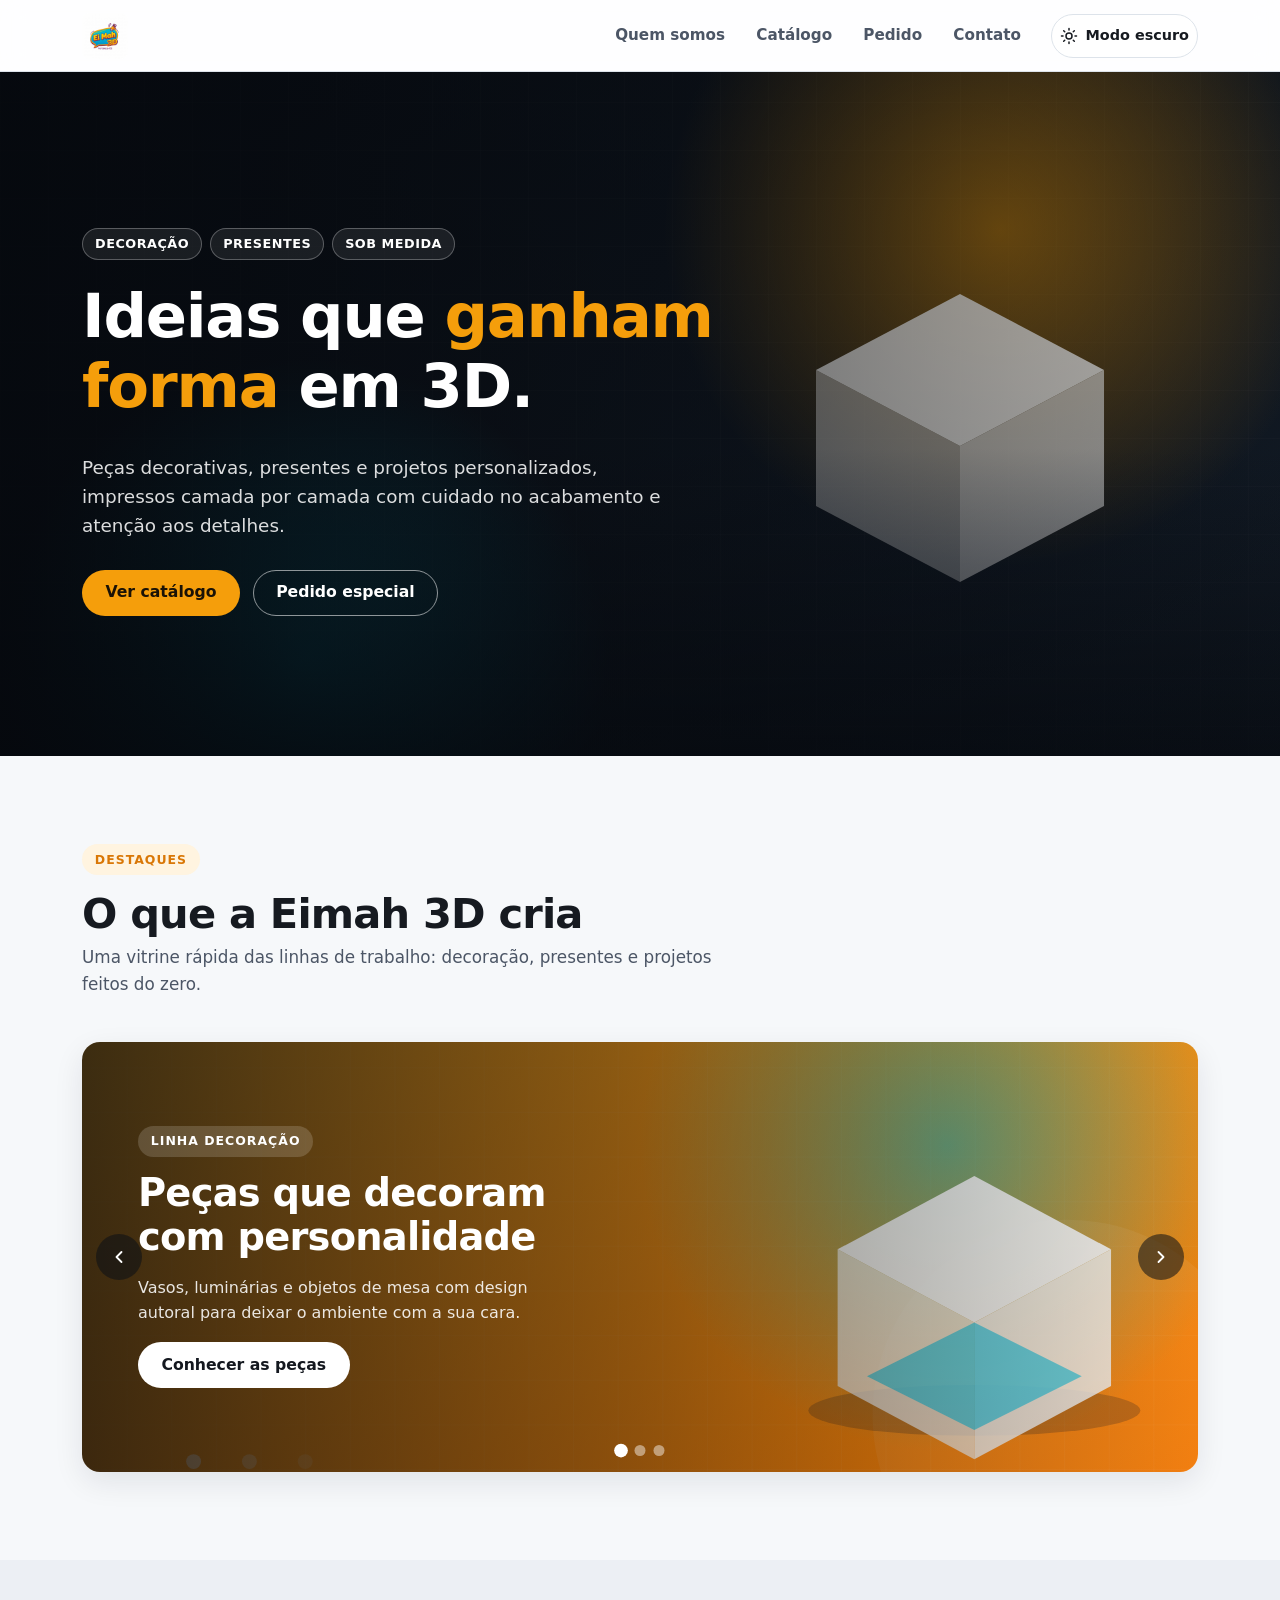
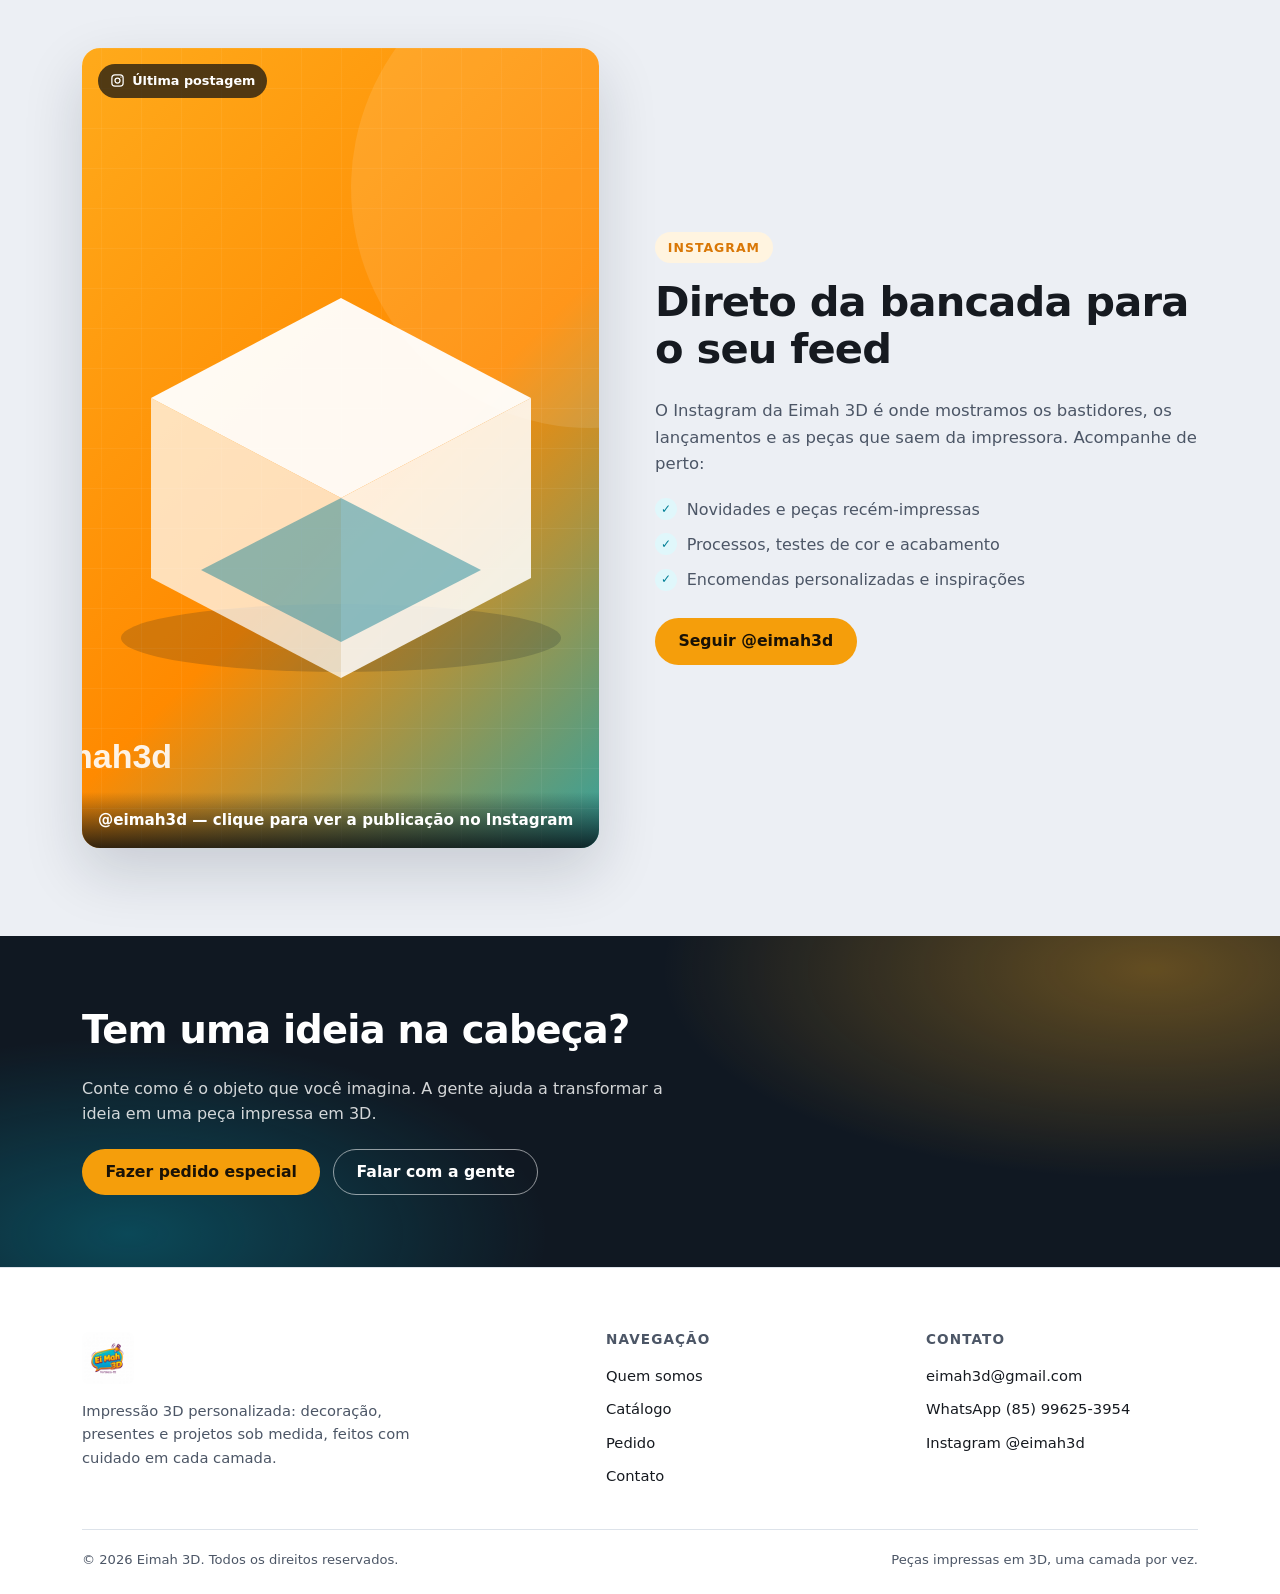
==== index.html @ 377ccfb9 "feat(site): add Eimah 3D storefront with responsive layout and dark mode" ====
<!DOCTYPE html>
<html lang="pt-BR" data-theme="light">
<head>
  <meta charset="UTF-8">
  <meta name="viewport" content="width=device-width, initial-scale=1">
  <title>Eimah 3D — Impressão 3D personalizada</title>
  <meta name="description" content="Peças decorativas, presentes e projetos personalizados impressos em 3D pela Eimah 3D. Conheça o catálogo e faça seu pedido especial.">
  <link rel="icon" href="assets/logo.jpg" type="image/jpeg">
  <link rel="stylesheet" href="css/styles.css">
  <script>
    (function () {
      var saved = null;
      try { saved = localStorage.getItem('eimah-theme'); } catch (error) {}
      var prefersDark = window.matchMedia && window.matchMedia('(prefers-color-scheme: dark)').matches;
      document.documentElement.setAttribute('data-theme', saved || (prefersDark ? 'dark' : 'light'));
    })();
  </script>
</head>
<body>
  <a class="skip-link" href="#conteudo">Pular para o conteúdo</a>

  <header class="site-header">
    <div class="container header-inner">
      <a class="brand" href="index.html" aria-label="Eimah 3D — página inicial">
        <img src="assets/logo.jpg" alt="Logomarca Eimah 3D" width="46" height="46">
      </a>

      <nav class="site-nav" id="menu-principal" data-nav aria-label="Menu principal">
        <ul>
          <li><a href="quem-somos.html">Quem somos</a></li>
          <li><a href="catalogo.html">Catálogo</a></li>
          <li><a href="pedido.html">Pedido</a></li>
          <li><a href="contato.html">Contato</a></li>
        </ul>
      </nav>

      <button class="theme-toggle" type="button" data-theme-toggle aria-pressed="false" aria-label="Ativar modo escuro" title="Ativar modo escuro">
        <svg class="icon-sun" width="18" height="18" viewBox="0 0 24 24" fill="none" stroke="currentColor" stroke-width="2" stroke-linecap="round" aria-hidden="true">
          <circle cx="12" cy="12" r="4"></circle>
          <path d="M12 2v2M12 20v2M4.9 4.9l1.4 1.4M17.7 17.7l1.4 1.4M2 12h2M20 12h2M4.9 19.1l1.4-1.4M17.7 6.3l1.4-1.4"></path>
        </svg>
        <svg class="icon-moon" width="18" height="18" viewBox="0 0 24 24" fill="none" stroke="currentColor" stroke-width="2" stroke-linecap="round" stroke-linejoin="round" aria-hidden="true">
          <path d="M21 12.8A9 9 0 1 1 11.2 3a7 7 0 0 0 9.8 9.8z"></path>
        </svg>
        <span class="theme-label" data-theme-label>Modo escuro</span>
      </button>

      <button class="nav-toggle" type="button" data-nav-toggle aria-expanded="false" aria-controls="menu-principal" aria-label="Abrir menu">
        <span class="bar"></span>
        <span class="bar"></span>
        <span class="bar"></span>
      </button>
    </div>
  </header>

  <main id="conteudo">
    <!-- Hero com vídeo: coloque o arquivo em assets/video/hero.mp4 (MP4/H.264).
         Enquanto o vídeo não existir, o poster é exibido. -->
    <section class="hero" aria-labelledby="hero-titulo">
      <div class="hero-media" aria-hidden="true">
        <img src="assets/img/hero-poster.svg" alt="">
        <video autoplay muted loop playsinline poster="assets/img/hero-poster.svg">
          <source src="assets/video/hero.mp4" type="video/mp4">
        </video>
      </div>

      <div class="container">
        <div class="hero-content">
          <ul class="hero-tags">
            <li>Decoração</li>
            <li>Presentes</li>
            <li>Sob medida</li>
          </ul>
          <h1 id="hero-titulo">Ideias que <span class="highlight">ganham forma</span> em 3D.</h1>
          <p>Peças decorativas, presentes e projetos personalizados, impressos camada por camada com cuidado no acabamento e atenção aos detalhes.</p>
          <div class="hero-actions">
            <a class="btn btn--primary" href="catalogo.html">Ver catálogo</a>
            <a class="btn btn--ghost-light" href="pedido.html">Pedido especial</a>
          </div>
        </div>
      </div>
    </section>

    <section class="section" aria-labelledby="destaques-titulo">
      <div class="container">
        <div class="section-head">
          <span class="eyebrow">Destaques</span>
          <h2 id="destaques-titulo">O que a Eimah 3D cria</h2>
          <p>Uma vitrine rápida das linhas de trabalho: decoração, presentes e projetos feitos do zero.</p>
        </div>

        <div class="carousel" data-carousel role="region" aria-roledescription="carrossel" aria-label="Destaques da Eimah 3D" tabindex="0">
          <div class="carousel-viewport">
            <div class="carousel-track" data-carousel-track>
              <article class="slide" role="group" aria-roledescription="slide" aria-label="1 de 3">
                <img src="assets/img/banner-1.svg" alt="Composição geométrica abstrata em laranja e branco" width="1200" height="600">
                <div class="slide-content">
                  <span class="eyebrow">Linha decoração</span>
                  <h3>Peças que decoram com personalidade</h3>
                  <p>Vasos, luminárias e objetos de mesa com design autoral para deixar o ambiente com a sua cara.</p>
                  <a class="btn btn--light" href="catalogo.html">Conhecer as peças</a>
                </div>
              </article>

              <article class="slide" role="group" aria-roledescription="slide" aria-label="2 de 3">
                <img src="assets/img/banner-2.svg" alt="Composição geométrica abstrata em azul e branco" width="1200" height="600">
                <div class="slide-content">
                  <span class="eyebrow">Presentes</span>
                  <h3>Um presente que só existe para alguém</h3>
                  <p>Personalize nomes, cores e detalhes. Ideal para datas especiais, lembranças e homenagens.</p>
                  <a class="btn btn--light" href="pedido.html">Montar meu pedido</a>
                </div>
              </article>

              <article class="slide" role="group" aria-roledescription="slide" aria-label="3 de 3">
                <img src="assets/img/banner-3.svg" alt="Composição geométrica abstrata em tons escuros e azul" width="1200" height="600">
                <div class="slide-content">
                  <span class="eyebrow">Sob medida</span>
                  <h3>Da sua ideia ao arquivo final</h3>
                  <p>Tem um modelo 3D ou apenas um desenho no papel? A gente conversa, planeja e imprime.</p>
                  <a class="btn btn--light" href="pedido.html">Enviar arquivo</a>
                </div>
              </article>
            </div>
          </div>

          <button class="carousel-btn carousel-btn--prev" type="button" data-carousel-prev aria-label="Slide anterior">
            <svg width="20" height="20" viewBox="0 0 24 24" fill="none" stroke="currentColor" stroke-width="2.2" stroke-linecap="round" stroke-linejoin="round" aria-hidden="true">
              <path d="M15 18l-6-6 6-6"></path>
            </svg>
          </button>
          <button class="carousel-btn carousel-btn--next" type="button" data-carousel-next aria-label="Próximo slide">
            <svg width="20" height="20" viewBox="0 0 24 24" fill="none" stroke="currentColor" stroke-width="2.2" stroke-linecap="round" stroke-linejoin="round" aria-hidden="true">
              <path d="M9 6l6 6-6 6"></path>
            </svg>
          </button>
          <div class="carousel-dots" data-carousel-dots aria-label="Selecionar slide"></div>
        </div>
      </div>
    </section>

    <section class="section section--alt" aria-labelledby="insta-titulo">
      <div class="container">
        <div class="insta-grid">
          <!-- Para exibir a última postagem real, troque o href pelo link da publicação
               e a imagem por uma captura/arquivo da própria postagem. -->
          <a class="insta-card" href="https://www.instagram.com/eimah3d" target="_blank" rel="noopener noreferrer">
            <span class="insta-badge">
              <svg width="15" height="15" viewBox="0 0 24 24" fill="none" stroke="currentColor" stroke-width="2" aria-hidden="true">
                <rect x="3" y="3" width="18" height="18" rx="5"></rect>
                <circle cx="12" cy="12" r="4"></circle>
                <circle cx="17.5" cy="6.5" r="1" fill="currentColor" stroke="none"></circle>
              </svg>
              Última postagem
            </span>
            <img src="assets/img/instagram.svg" alt="Prévia da última postagem da Eimah 3D no Instagram" width="800" height="800">
            <span class="insta-caption">@eimah3d — clique para ver a publicação no Instagram</span>
          </a>

          <div class="insta-copy">
            <span class="eyebrow">Instagram</span>
            <h2 id="insta-titulo">Direto da bancada para o seu feed</h2>
            <p>O Instagram da Eimah 3D é onde mostramos os bastidores, os lançamentos e as peças que saem da impressora. Acompanhe de perto:</p>
            <ul class="insta-list">
              <li>Novidades e peças recém-impressas</li>
              <li>Processos, testes de cor e acabamento</li>
              <li>Encomendas personalizadas e inspirações</li>
            </ul>
            <a class="btn btn--primary" href="https://www.instagram.com/eimah3d" target="_blank" rel="noopener noreferrer">Seguir @eimah3d</a>
          </div>
        </div>
      </div>
    </section>

    <section class="cta-band" aria-labelledby="cta-titulo">
      <div class="container">
        <h2 id="cta-titulo">Tem uma ideia na cabeça?</h2>
        <p>Conte como é o objeto que você imagina. A gente ajuda a transformar a ideia em uma peça impressa em 3D.</p>
        <div class="cta-actions">
          <a class="btn btn--primary" href="pedido.html">Fazer pedido especial</a>
          <a class="btn btn--ghost-light" href="contato.html">Falar com a gente</a>
        </div>
      </div>
    </section>
  </main>

  <footer class="site-footer">
    <div class="container">
      <div class="footer-grid">
        <div class="footer-brand">
          <img src="assets/logo.jpg" alt="Logomarca Eimah 3D" width="52" height="52">
          <p>Impressão 3D personalizada: decoração, presentes e projetos sob medida, feitos com cuidado em cada camada.</p>
        </div>

        <div class="footer-col">
          <h3>Navegação</h3>
          <ul>
            <li><a href="quem-somos.html">Quem somos</a></li>
            <li><a href="catalogo.html">Catálogo</a></li>
            <li><a href="pedido.html">Pedido</a></li>
            <li><a href="contato.html">Contato</a></li>
          </ul>
        </div>

        <div class="footer-col">
          <h3>Contato</h3>
          <ul>
            <li><a href="mailto:eimah3d@gmail.com">eimah3d@gmail.com</a></li>
            <li><a href="https://wa.me/5585996253954" target="_blank" rel="noopener noreferrer">WhatsApp (85) 99625-3954</a></li>
            <li><a href="https://www.instagram.com/eimah3d" target="_blank" rel="noopener noreferrer">Instagram @eimah3d</a></li>
          </ul>
        </div>
      </div>

      <div class="footer-bottom">
        <p>© <span data-year>2026</span> Eimah 3D. Todos os direitos reservados.</p>
        <p>Peças impressas em 3D, uma camada por vez.</p>
      </div>
    </div>
  </footer>

  <script src="js/main.js" defer></script>
</body>
</html>
---- css/styles.css ----
/* ==========================================================================
   Eimah 3D — estilos globais
   Tema claro/escuro via [data-theme] no <html> + tokens semânticos.
   ========================================================================== */

:root {
  color-scheme: light;

  --brand: #f59e0b;
  --brand-strong: #d97706;
  --brand-soft: #fff4e0;
  --brand-contrast: #1a1206;
  --accent: #00b8d4;
  --accent-strong: #007f96;
  --accent-soft: #e0f7fb;

  --bg: #f6f8fa;
  --bg-alt: #eceff4;
  --surface: #ffffff;
  --surface-2: #fbfcfe;
  --text: #161a20;
  --text-soft: #4c5666;
  --border: #dde3ea;
  --overlay: rgba(8, 12, 18, 0.62);
  --shadow: 0 10px 30px rgba(15, 23, 42, 0.09);
  --shadow-lg: 0 24px 60px rgba(15, 23, 42, 0.16);

  --radius: 18px;
  --radius-sm: 10px;
  --radius-pill: 999px;
  --header-h: 72px;
  --max: 1180px;
  --gutter: clamp(1rem, 4vw, 2rem);
  --font: "Segoe UI", system-ui, -apple-system, "Helvetica Neue", Arial, sans-serif;
}

[data-theme="dark"] {
  color-scheme: dark;

  --brand: #ffb020;
  --brand-strong: #ffc94d;
  --brand-soft: #2a2113;
  --brand-contrast: #1a1206;
  --accent: #22c7e0;
  --accent-strong: #57d8ee;
  --accent-soft: #0c2a31;

  --bg: #0c1118;
  --bg-alt: #111823;
  --surface: #151d28;
  --surface-2: #1a2431;
  --text: #e9eef5;
  --text-soft: #a8b4c4;
  --border: #293544;
  --overlay: rgba(3, 6, 10, 0.7);
  --shadow: 0 12px 34px rgba(0, 0, 0, 0.45);
  --shadow-lg: 0 28px 70px rgba(0, 0, 0, 0.55);
}

*,
*::before,
*::after {
  box-sizing: border-box;
}

html {
  scroll-behavior: smooth;
}

body {
  margin: 0;
  font-family: var(--font);
  font-size: 1rem;
  line-height: 1.6;
  color: var(--text);
  background: var(--bg);
  -webkit-font-smoothing: antialiased;
}

img,
svg,
video {
  max-width: 100%;
}

img {
  display: block;
}

a {
  color: var(--accent-strong);
  text-decoration: none;
}

a:hover {
  text-decoration: underline;
}

h1,
h2,
h3,
h4 {
  line-height: 1.15;
  margin: 0 0 0.6em;
  letter-spacing: -0.02em;
}

p {
  margin: 0 0 1em;
}

:focus-visible {
  outline: 3px solid var(--accent);
  outline-offset: 3px;
  border-radius: 4px;
}

.container {
  width: 100%;
  max-width: var(--max);
  margin-inline: auto;
  padding-inline: var(--gutter);
}

.sr-only {
  position: absolute;
  width: 1px;
  height: 1px;
  padding: 0;
  margin: -1px;
  overflow: hidden;
  clip: rect(0 0 0 0);
  white-space: nowrap;
  border: 0;
}

.skip-link {
  position: absolute;
  top: -60px;
  left: 1rem;
  z-index: 200;
  padding: 0.7rem 1.1rem;
  background: var(--brand);
  color: var(--brand-contrast);
  font-weight: 700;
  border-radius: 0 0 var(--radius-sm) var(--radius-sm);
  transition: top 0.2s ease;
}

.skip-link:focus {
  top: 0;
}

/* --------------------------------------------------------------------------
   Header / navegação
   -------------------------------------------------------------------------- */

.site-header {
  position: sticky;
  top: 0;
  z-index: 100;
  height: var(--header-h);
  background: var(--surface);
  border-bottom: 1px solid var(--border);
}

@supports (backdrop-filter: blur(12px)) {
  .site-header {
    background: color-mix(in srgb, var(--surface) 86%, transparent);
    backdrop-filter: blur(12px);
  }
}

.header-inner {
  height: 100%;
  display: flex;
  align-items: center;
  gap: 1rem;
}

.brand {
  display: inline-flex;
  align-items: center;
  gap: 0.6rem;
  margin-right: auto;
  color: var(--text);
  text-decoration: none;
}

.brand:hover {
  text-decoration: none;
}

.brand img {
  height: 46px;
  width: auto;
  border-radius: 8px;
  background: #ffffff;
}

.site-nav ul {
  display: flex;
  align-items: center;
  gap: 0.25rem;
  list-style: none;
  margin: 0;
  padding: 0;
}

.site-nav a {
  display: inline-block;
  padding: 0.55rem 0.85rem;
  border-radius: var(--radius-pill);
  color: var(--text-soft);
  font-weight: 600;
  font-size: 0.95rem;
  text-decoration: none;
  transition: background-color 0.2s ease, color 0.2s ease;
}

.site-nav a:hover {
  background: var(--bg-alt);
  color: var(--text);
  text-decoration: none;
}

.site-nav a[aria-current="page"] {
  background: var(--brand-soft);
  color: var(--brand-strong);
}

[data-theme="dark"] .site-nav a[aria-current="page"] {
  color: var(--brand);
}

.nav-toggle,
.theme-toggle {
  display: inline-flex;
  align-items: center;
  justify-content: center;
  gap: 0.5rem;
  min-width: 44px;
  min-height: 44px;
  padding: 0.5rem;
  border: 1px solid var(--border);
  border-radius: var(--radius-pill);
  background: var(--surface);
  color: var(--text);
  font: inherit;
  font-weight: 600;
  cursor: pointer;
  transition: background-color 0.2s ease, border-color 0.2s ease;
}

.nav-toggle:hover,
.theme-toggle:hover {
  background: var(--bg-alt);
}

.nav-toggle {
  display: none;
  flex-direction: column;
  gap: 4px;
}

.nav-toggle .bar {
  display: block;
  width: 20px;
  height: 2px;
  background: currentColor;
  border-radius: 2px;
  transition: transform 0.2s ease, opacity 0.2s ease;
}

.nav-toggle[aria-expanded="true"] .bar:nth-child(1) {
  transform: translateY(6px) rotate(45deg);
}

.nav-toggle[aria-expanded="true"] .bar:nth-child(2) {
  opacity: 0;
}

.nav-toggle[aria-expanded="true"] .bar:nth-child(3) {
  transform: translateY(-6px) rotate(-45deg);
}

.theme-toggle .theme-label {
  font-size: 0.9rem;
}

.theme-toggle .icon-moon,
[data-theme="dark"] .theme-toggle .icon-sun {
  display: none;
}

[data-theme="dark"] .theme-toggle .icon-moon {
  display: block;
}

/* --------------------------------------------------------------------------
   Botões e elementos compartilhados
   -------------------------------------------------------------------------- */

.btn {
  display: inline-flex;
  align-items: center;
  justify-content: center;
  gap: 0.5rem;
  padding: 0.8rem 1.4rem;
  border: 1px solid transparent;
  border-radius: var(--radius-pill);
  font: inherit;
  font-size: 0.98rem;
  font-weight: 700;
  line-height: 1.2;
  text-align: center;
  text-decoration: none;
  cursor: pointer;
  transition: transform 0.15s ease, background-color 0.2s ease, border-color 0.2s ease, color 0.2s ease;
}

.btn:hover {
  text-decoration: none;
  transform: translateY(-1px);
}

.btn:active {
  transform: translateY(0);
}

.btn--primary {
  background: var(--brand);
  color: var(--brand-contrast);
}

.btn--primary:hover {
  background: var(--brand-strong);
}

.btn--outline {
  background: transparent;
  border-color: var(--border);
  color: var(--text);
}

.btn--outline:hover {
  background: var(--bg-alt);
}

.btn--light {
  background: #ffffff;
  color: #14181f;
}

.btn--light:hover {
  background: #f1f4f8;
}

.btn--ghost-light {
  background: transparent;
  border-color: rgba(255, 255, 255, 0.55);
  color: #ffffff;
}

.btn--ghost-light:hover {
  background: rgba(255, 255, 255, 0.14);
}

.btn--whatsapp {
  background: #25d366;
  color: #062e12;
}

.btn--whatsapp:hover {
  background: #1fbe5a;
}

.btn--block {
  width: 100%;
}

.eyebrow {
  display: inline-block;
  margin-bottom: 0.9rem;
  padding: 0.35rem 0.8rem;
  border-radius: var(--radius-pill);
  background: var(--brand-soft);
  color: var(--brand-strong);
  font-size: 0.78rem;
  font-weight: 800;
  letter-spacing: 0.08em;
  text-transform: uppercase;
}

[data-theme="dark"] .eyebrow {
  color: var(--brand);
}

.section {
  padding-block: clamp(3rem, 7vw, 5.5rem);
}

.section--alt {
  background: var(--bg-alt);
}

.section-head {
  max-width: 680px;
  margin-bottom: clamp(1.8rem, 4vw, 2.8rem);
}

.section-head h2 {
  font-size: clamp(1.7rem, 3.6vw, 2.6rem);
  margin-bottom: 0.4rem;
}

.section-head p {
  color: var(--text-soft);
  font-size: 1.05rem;
  margin-bottom: 0;
}

.section-head--center {
  margin-inline: auto;
  text-align: center;
}

.muted {
  color: var(--text-soft);
}

/* --------------------------------------------------------------------------
   Hero (home)
   -------------------------------------------------------------------------- */

.hero {
  position: relative;
  display: grid;
  align-items: center;
  min-height: clamp(520px, 76vh, 760px);
  overflow: hidden;
  background: #0a0f16;
  color: #ffffff;
}

.hero-media,
.hero-media video,
.hero-media img {
  position: absolute;
  inset: 0;
  width: 100%;
  height: 100%;
  object-fit: cover;
}

.hero-media::after {
  content: "";
  position: absolute;
  inset: 0;
  background:
    linear-gradient(90deg, rgba(5, 8, 13, 0.88) 0%, rgba(5, 8, 13, 0.55) 45%, rgba(5, 8, 13, 0.2) 100%),
    linear-gradient(0deg, rgba(5, 8, 13, 0.7) 0%, rgba(5, 8, 13, 0) 45%);
}

.hero-content {
  position: relative;
  z-index: 2;
  max-width: 680px;
  padding-block: clamp(4rem, 9vw, 6rem);
}

.hero h1 {
  font-size: clamp(2.2rem, 5.2vw, 3.8rem);
  margin-bottom: 0.5em;
}

.hero h1 .highlight {
  color: var(--brand);
}

.hero p {
  max-width: 52ch;
  color: rgba(255, 255, 255, 0.86);
  font-size: clamp(1rem, 1.6vw, 1.15rem);
}

.hero-actions {
  display: flex;
  flex-wrap: wrap;
  gap: 0.8rem;
  margin-top: 1.8rem;
}

.hero-tags {
  display: flex;
  flex-wrap: wrap;
  gap: 0.5rem;
  margin-bottom: 1.4rem;
  padding: 0;
  list-style: none;
}

.hero-tags li {
  padding: 0.3rem 0.75rem;
  border: 1px solid rgba(255, 255, 255, 0.28);
  border-radius: var(--radius-pill);
  background: rgba(255, 255, 255, 0.08);
  font-size: 0.8rem;
  font-weight: 600;
  letter-spacing: 0.04em;
  text-transform: uppercase;
}

.video-hint {
  position: absolute;
  right: 1rem;
  bottom: 1rem;
  z-index: 2;
  max-width: 300px;
  margin: 0;
  padding: 0.55rem 0.8rem;
  border-radius: var(--radius-sm);
  background: rgba(8, 12, 18, 0.72);
  color: rgba(255, 255, 255, 0.75);
  font-size: 0.72rem;
}

/* --------------------------------------------------------------------------
   Carrossel
   -------------------------------------------------------------------------- */

.carousel {
  position: relative;
  overflow: hidden;
  border-radius: var(--radius);
  background: var(--surface);
  box-shadow: var(--shadow);
}

.carousel-viewport {
  overflow: hidden;
}

.carousel-track {
  display: flex;
  transition: transform 0.55s cubic-bezier(0.22, 0.61, 0.36, 1);
  will-change: transform;
}

.slide {
  position: relative;
  flex: 0 0 100%;
  min-height: clamp(300px, 42vw, 430px);
  display: flex;
  align-items: center;
  color: #ffffff;
  overflow: hidden;
}

.slide img {
  position: absolute;
  inset: 0;
  z-index: 0;
  width: 100%;
  height: 100%;
  object-fit: cover;
}

.slide::after {
  content: "";
  position: absolute;
  inset: 0;
  z-index: 1;
  background: linear-gradient(90deg, rgba(5, 8, 13, 0.78) 0%, rgba(5, 8, 13, 0.45) 50%, rgba(5, 8, 13, 0.05) 100%);
}

.slide-content {
  position: relative;
  z-index: 2;
  max-width: 520px;
  padding: clamp(1.5rem, 5vw, 3.5rem);
}

.slide-content .eyebrow {
  background: rgba(255, 255, 255, 0.16);
  color: #ffffff;
}

.slide-content h3 {
  font-size: clamp(1.5rem, 3.6vw, 2.4rem);
  margin-bottom: 0.4em;
}

.slide-content p {
  color: rgba(255, 255, 255, 0.88);
}

.carousel-btn {
  position: absolute;
  top: 50%;
  z-index: 3;
  display: grid;
  place-items: center;
  width: 46px;
  height: 46px;
  border: 0;
  border-radius: 50%;
  background: rgba(10, 15, 22, 0.55);
  color: #ffffff;
  cursor: pointer;
  transform: translateY(-50%);
  transition: background-color 0.2s ease;
}

.carousel-btn:hover {
  background: rgba(10, 15, 22, 0.8);
}

.carousel-btn--prev {
  left: 0.9rem;
}

.carousel-btn--next {
  right: 0.9rem;
}

.carousel-dots {
  position: absolute;
  left: 50%;
  bottom: 1rem;
  z-index: 3;
  display: flex;
  gap: 0.5rem;
  transform: translateX(-50%);
}

.carousel-dots button {
  width: 11px;
  height: 11px;
  padding: 0;
  border: 0;
  border-radius: 50%;
  background: rgba(255, 255, 255, 0.45);
  cursor: pointer;
  transition: background-color 0.2s ease, transform 0.2s ease;
}

.carousel-dots button[aria-current="true"] {
  background: #ffffff;
  transform: scale(1.25);
}

/* --------------------------------------------------------------------------
   Instagram
   -------------------------------------------------------------------------- */

.insta-grid {
  display: grid;
  grid-template-columns: minmax(0, 1fr) minmax(0, 1.05fr);
  align-items: center;
  gap: clamp(1.5rem, 5vw, 3.5rem);
}

.insta-card {
  position: relative;
  display: block;
  overflow: hidden;
  border-radius: var(--radius);
  background: var(--surface);
  box-shadow: var(--shadow-lg);
  color: #ffffff;
}

.insta-card:hover {
  text-decoration: none;
}

.insta-card img {
  width: 100%;
  aspect-ratio: 1 / 1;
  object-fit: cover;
  transition: transform 0.4s ease;
}

.insta-card:hover img {
  transform: scale(1.03);
}

.insta-badge {
  position: absolute;
  left: 1rem;
  top: 1rem;
  z-index: 2;
  display: inline-flex;
  align-items: center;
  gap: 0.45rem;
  padding: 0.4rem 0.75rem;
  border-radius: var(--radius-pill);
  background: rgba(8, 12, 18, 0.7);
  font-size: 0.8rem;
  font-weight: 700;
}

.insta-caption {
  position: absolute;
  left: 0;
  right: 0;
  bottom: 0;
  z-index: 2;
  padding: 1rem;
  background: linear-gradient(0deg, rgba(5, 8, 13, 0.8), rgba(5, 8, 13, 0));
  font-size: 0.95rem;
  font-weight: 600;
}

.insta-copy h2 {
  font-size: clamp(1.7rem, 3.6vw, 2.6rem);
}

.insta-copy p {
  color: var(--text-soft);
  font-size: 1.03rem;
}

.insta-list {
  margin: 1.2rem 0 1.6rem;
  padding: 0;
  list-style: none;
  display: grid;
  gap: 0.6rem;
}

.insta-list li {
  display: flex;
  align-items: flex-start;
  gap: 0.6rem;
  color: var(--text-soft);
}

.insta-list li::before {
  content: "✓";
  flex: 0 0 auto;
  width: 22px;
  height: 22px;
  display: grid;
  place-items: center;
  margin-top: 0.1rem;
  border-radius: 50%;
  background: var(--accent-soft);
  color: var(--accent-strong);
  font-size: 0.75rem;
  font-weight: 800;
}

/* --------------------------------------------------------------------------
   Cabeçalho de páginas internas
   -------------------------------------------------------------------------- */

.page-hero {
  padding-block: clamp(2.6rem, 6vw, 4.5rem);
  background:
    radial-gradient(900px 400px at 85% 0%, var(--brand-soft), transparent 70%),
    radial-gradient(700px 360px at 0% 100%, var(--accent-soft), transparent 70%),
    var(--bg-alt);
  border-bottom: 1px solid var(--border);
}

.page-hero h1 {
  font-size: clamp(2rem, 4.6vw, 3.1rem);
  margin-bottom: 0.35em;
}

.page-hero p {
  max-width: 62ch;
  margin-bottom: 0;
  color: var(--text-soft);
  font-size: 1.05rem;
}

.breadcrumb {
  margin-bottom: 1rem;
  font-size: 0.85rem;
  color: var(--text-soft);
}

.breadcrumb ol {
  display: flex;
  flex-wrap: wrap;
  gap: 0.4rem;
  margin: 0;
  padding: 0;
  list-style: none;
}

.breadcrumb li + li::before {
  content: "/";
  margin-right: 0.4rem;
  opacity: 0.5;
}

/* --------------------------------------------------------------------------
   Quem somos
   -------------------------------------------------------------------------- */

.about-grid {
  display: grid;
  grid-template-columns: minmax(0, 1.05fr) minmax(0, 0.95fr);
  align-items: center;
  gap: clamp(1.5rem, 5vw, 3.5rem);
}

.about-media img {
  width: 100%;
  border-radius: var(--radius);
  box-shadow: var(--shadow);
}

.about-copy h2 {
  font-size: clamp(1.6rem, 3.4vw, 2.3rem);
}

.about-copy p {
  color: var(--text-soft);
}

.about-copy p strong {
  color: var(--text);
}

.value-grid {
  display: grid;
  grid-template-columns: repeat(auto-fit, minmax(230px, 1fr));
  gap: 1.1rem;
  margin-top: clamp(2rem, 5vw, 3.2rem);
}

.value-card {
  padding: 1.5rem;
  border: 1px solid var(--border);
  border-radius: var(--radius);
  background: var(--surface);
  box-shadow: var(--shadow);
}

.value-card h3 {
  font-size: 1.1rem;
  margin-bottom: 0.4rem;
}

.value-card p {
  margin-bottom: 0;
  color: var(--text-soft);
  font-size: 0.95rem;
}

.value-icon {
  display: grid;
  place-items: center;
  width: 44px;
  height: 44px;
  margin-bottom: 1rem;
  border-radius: 12px;
  background: var(--brand-soft);
  color: var(--brand-strong);
}

[data-theme="dark"] .value-icon {
  color: var(--brand);
}

/* --------------------------------------------------------------------------
   Catálogo
   -------------------------------------------------------------------------- */

.catalog-toolbar {
  display: flex;
  flex-wrap: wrap;
  align-items: center;
  justify-content: space-between;
  gap: 1rem;
  margin-bottom: 1.6rem;
}

.catalog-count {
  margin: 0;
  color: var(--text-soft);
  font-size: 0.95rem;
}

.product-grid {
  display: grid;
  grid-template-columns: repeat(auto-fill, minmax(250px, 1fr));
  gap: 1.25rem;
}

.product-card {
  display: flex;
  flex-direction: column;
  overflow: hidden;
  border: 1px solid var(--border);
  border-radius: var(--radius);
  background: var(--surface);
  box-shadow: var(--shadow);
  transition: transform 0.2s ease, box-shadow 0.2s ease;
}

.product-card:hover {
  transform: translateY(-4px);
  box-shadow: var(--shadow-lg);
}

.product-media {
  position: relative;
  overflow: hidden;
  background: var(--bg-alt);
}

.product-media img {
  width: 100%;
  aspect-ratio: 4 / 3;
  object-fit: cover;
}

.product-tag {
  position: absolute;
  left: 0.8rem;
  top: 0.8rem;
  padding: 0.25rem 0.6rem;
  border-radius: var(--radius-pill);
  background: rgba(255, 255, 255, 0.92);
  color: #1a1206;
  font-size: 0.72rem;
  font-weight: 800;
  letter-spacing: 0.04em;
  text-transform: uppercase;
}

.product-body {
  display: flex;
  flex: 1;
  flex-direction: column;
  padding: 1.1rem;
}

.product-body h2,
.product-body h3 {
  font-size: 1.1rem;
  margin-bottom: 0.25rem;
}

.product-desc {
  margin-bottom: 1rem;
  color: var(--text-soft);
  font-size: 0.9rem;
}

.product-footer {
  display: flex;
  align-items: center;
  justify-content: space-between;
  gap: 0.75rem;
  margin-top: auto;
}

.product-price {
  font-size: 0.85rem;
  font-weight: 700;
  color: var(--text-soft);
}

.product-footer .btn {
  padding: 0.55rem 0.95rem;
  font-size: 0.85rem;
}

.catalog-note {
  margin-top: 2rem;
  padding: 1rem 1.2rem;
  border: 1px dashed var(--border);
  border-radius: var(--radius-sm);
  color: var(--text-soft);
  font-size: 0.9rem;
}

.catalog-note strong {
  color: var(--text);
}

/* --------------------------------------------------------------------------
   Formulários (pedido / contato)
   -------------------------------------------------------------------------- */

.form-layout {
  display: grid;
  grid-template-columns: minmax(0, 1.4fr) minmax(0, 0.6fr);
  align-items: start;
  gap: clamp(1.5rem, 4vw, 2.5rem);
}

.form-card {
  padding: clamp(1.2rem, 3vw, 2rem);
  border: 1px solid var(--border);
  border-radius: var(--radius);
  background: var(--surface);
  box-shadow: var(--shadow);
}

.form-grid {
  display: grid;
  grid-template-columns: repeat(2, minmax(0, 1fr));
  gap: 1rem;
}

.field {
  display: flex;
  flex-direction: column;
  gap: 0.4rem;
}

.field--full {
  grid-column: 1 / -1;
}

.field label {
  font-size: 0.9rem;
  font-weight: 700;
}

.field label .req {
  color: var(--brand-strong);
}

[data-theme="dark"] .field label .req {
  color: var(--brand);
}

.field .hint {
  font-size: 0.8rem;
  color: var(--text-soft);
}

input[type="text"],
input[type="email"],
input[type="tel"],
input[type="number"],
input[type="date"],
select,
textarea {
  width: 100%;
  padding: 0.75rem 0.9rem;
  border: 1px solid var(--border);
  border-radius: var(--radius-sm);
  background: var(--surface-2);
  color: var(--text);
  font: inherit;
  font-size: 0.95rem;
}

textarea {
  min-height: 140px;
  resize: vertical;
}

input::placeholder,
textarea::placeholder {
  color: var(--text-soft);
  opacity: 0.75;
}

input:hover,
select:hover,
textarea:hover {
  border-color: color-mix(in srgb, var(--border) 60%, var(--text-soft));
}

input:focus,
select:focus,
textarea:focus {
  outline: none;
  border-color: var(--accent);
  box-shadow: 0 0 0 3px color-mix(in srgb, var(--accent) 22%, transparent);
}

input[type="file"] {
  padding: 0.7rem;
  border: 1px dashed var(--border);
  border-radius: var(--radius-sm);
  background: var(--surface-2);
  color: var(--text-soft);
  font: inherit;
  font-size: 0.9rem;
  cursor: pointer;
}

input[type="file"]::file-selector-button {
  margin-right: 0.8rem;
  padding: 0.55rem 0.9rem;
  border: 0;
  border-radius: var(--radius-pill);
  background: var(--brand);
  color: var(--brand-contrast);
  font: inherit;
  font-size: 0.85rem;
  font-weight: 700;
  cursor: pointer;
}

.file-list {
  margin: 0.4rem 0 0;
  padding: 0;
  list-style: none;
  display: grid;
  gap: 0.25rem;
  font-size: 0.82rem;
  color: var(--text-soft);
}

.file-list li::before {
  content: "📎 ";
}

.checkbox {
  display: flex;
  align-items: flex-start;
  gap: 0.6rem;
  font-size: 0.88rem;
  color: var(--text-soft);
}

.checkbox input {
  width: 20px;
  height: 20px;
  margin-top: 0.15rem;
  accent-color: var(--brand);
  flex: 0 0 auto;
}

.form-actions {
  display: flex;
  flex-wrap: wrap;
  align-items: center;
  gap: 0.9rem;
  margin-top: 1.5rem;
}

.form-note {
  margin: 1rem 0 0;
  font-size: 0.83rem;
  color: var(--text-soft);
}

.form-status {
  margin-top: 1rem;
  padding: 0.8rem 1rem;
  border-radius: var(--radius-sm);
  font-size: 0.9rem;
  display: none;
}

.form-status.is-visible {
  display: block;
}

.form-status.is-error {
  background: color-mix(in srgb, #dc2626 12%, var(--surface));
  border: 1px solid color-mix(in srgb, #dc2626 45%, var(--border));
  color: var(--text);
}

.form-status.is-success {
  background: color-mix(in srgb, #16a34a 12%, var(--surface));
  border: 1px solid color-mix(in srgb, #16a34a 45%, var(--border));
  color: var(--text);
}

.aside-card {
  padding: 1.4rem;
  border: 1px solid var(--border);
  border-radius: var(--radius);
  background: var(--surface);
  box-shadow: var(--shadow);
}

.aside-card + .aside-card {
  margin-top: 1rem;
}

.aside-card h2,
.aside-card h3 {
  font-size: 1.05rem;
  margin-bottom: 0.8rem;
}

.aside-list {
  margin: 0;
  padding: 0;
  list-style: none;
  display: grid;
  gap: 0.9rem;
}

.aside-list li {
  display: flex;
  gap: 0.7rem;
  align-items: flex-start;
  font-size: 0.92rem;
  color: var(--text-soft);
}

.aside-list .icon-box {
  flex: 0 0 auto;
  display: grid;
  place-items: center;
  width: 38px;
  height: 38px;
  border-radius: 10px;
  background: var(--accent-soft);
  color: var(--accent-strong);
}

.aside-list strong {
  display: block;
  color: var(--text);
}

.aside-list a {
  color: var(--accent-strong);
}

.aside-card .btn {
  margin-top: 1rem;
}

.contact-list {
  display: grid;
  grid-template-columns: repeat(auto-fit, minmax(230px, 1fr));
  gap: 1rem;
  margin-top: clamp(1.5rem, 4vw, 2.5rem);
}

.contact-card {
  padding: 1.3rem;
  border: 1px solid var(--border);
  border-radius: var(--radius);
  background: var(--surface);
}

.contact-card .icon-box {
  display: grid;
  place-items: center;
  width: 42px;
  height: 42px;
  margin-bottom: 0.8rem;
  border-radius: 12px;
  background: var(--brand-soft);
  color: var(--brand-strong);
}

[data-theme="dark"] .contact-card .icon-box {
  color: var(--brand);
}

.contact-card h3 {
  font-size: 1rem;
  margin-bottom: 0.2rem;
}

.contact-card p {
  margin: 0;
  color: var(--text-soft);
  font-size: 0.92rem;
  word-break: break-word;
}

.contact-card a {
  font-weight: 600;
}

/* --------------------------------------------------------------------------
   CTA e footer
   -------------------------------------------------------------------------- */

.cta-band {
  position: relative;
  overflow: hidden;
  padding-block: clamp(2.5rem, 6vw, 4.5rem);
  background:
    radial-gradient(700px 300px at 90% 10%, rgba(255, 176, 32, 0.35), transparent 70%),
    radial-gradient(600px 280px at 10% 90%, rgba(0, 184, 212, 0.3), transparent 70%),
    #101822;
  color: #ffffff;
}

.cta-band h2 {
  font-size: clamp(1.6rem, 3.6vw, 2.4rem);
}

.cta-band p {
  max-width: 58ch;
  color: rgba(255, 255, 255, 0.82);
}

.cta-actions {
  display: flex;
  flex-wrap: wrap;
  gap: 0.8rem;
  margin-top: 1.4rem;
}

.site-footer {
  padding-block: clamp(2.5rem, 6vw, 4rem) 1.5rem;
  background: var(--surface);
  border-top: 1px solid var(--border);
}

.footer-grid {
  display: grid;
  grid-template-columns: minmax(0, 1.4fr) repeat(2, minmax(0, 0.8fr));
  gap: clamp(1.5rem, 4vw, 3rem);
}

.footer-brand img {
  height: 52px;
  width: auto;
  margin-bottom: 0.9rem;
  border-radius: 8px;
  background: #ffffff;
}

.footer-brand p {
  max-width: 38ch;
  color: var(--text-soft);
  font-size: 0.92rem;
}

.footer-col h3 {
  font-size: 0.85rem;
  letter-spacing: 0.08em;
  text-transform: uppercase;
  color: var(--text-soft);
  margin-bottom: 0.9rem;
}

.footer-col ul {
  margin: 0;
  padding: 0;
  list-style: none;
  display: grid;
  gap: 0.5rem;
}

.footer-col a {
  color: var(--text);
  font-size: 0.92rem;
}

.footer-col a:hover {
  color: var(--brand-strong);
}

.footer-bottom {
  display: flex;
  flex-wrap: wrap;
  justify-content: space-between;
  gap: 0.8rem;
  margin-top: 2.5rem;
  padding-top: 1.2rem;
  border-top: 1px solid var(--border);
  color: var(--text-soft);
  font-size: 0.82rem;
}

.footer-bottom p {
  margin: 0;
}

/* --------------------------------------------------------------------------
   Responsividade
   -------------------------------------------------------------------------- */

@media (max-width: 900px) {
  .nav-toggle {
    display: inline-flex;
    order: 2;
  }

  .theme-toggle {
    order: 3;
  }

  .theme-toggle .theme-label {
    position: absolute;
    width: 1px;
    height: 1px;
    overflow: hidden;
    clip: rect(0 0 0 0);
    white-space: nowrap;
  }

  .site-nav {
    position: absolute;
    top: var(--header-h);
    left: 0;
    right: 0;
    display: none;
    padding: 0.6rem var(--gutter) 1rem;
    background: var(--surface);
    border-bottom: 1px solid var(--border);
    box-shadow: var(--shadow);
  }

  .site-nav.is-open {
    display: block;
  }

  .site-nav ul {
    flex-direction: column;
    align-items: stretch;
    gap: 0.15rem;
  }

  .site-nav a {
    display: block;
    padding: 0.75rem 0.9rem;
    border-radius: var(--radius-sm);
  }

  .insta-grid,
  .about-grid,
  .form-layout {
    grid-template-columns: minmax(0, 1fr);
  }

  .insta-card {
    max-width: 520px;
  }

  .footer-grid {
    grid-template-columns: repeat(2, minmax(0, 1fr));
  }

  .footer-brand {
    grid-column: 1 / -1;
  }
}

@media (max-width: 600px) {
  .hero {
    min-height: 540px;
  }

  .hero-actions .btn {
    flex: 1 1 100%;
  }

  .video-hint {
    display: none;
  }

  .slide {
    min-height: 420px;
  }

  .slide-content {
    padding-bottom: 3.5rem;
  }

  .carousel-btn {
    width: 40px;
    height: 40px;
  }

  .carousel-btn--prev {
    left: 0.5rem;
  }

  .carousel-btn--next {
    right: 0.5rem;
  }

  .form-grid {
    grid-template-columns: minmax(0, 1fr);
  }

  .form-actions .btn {
    width: 100%;
  }

  .product-grid {
    grid-template-columns: repeat(auto-fill, minmax(220px, 1fr));
  }

  .footer-grid {
    grid-template-columns: minmax(0, 1fr);
  }

  .footer-bottom {
    flex-direction: column;
  }
}

@media (prefers-reduced-motion: reduce) {
  html {
    scroll-behavior: auto;
  }

  *,
  *::before,
  *::after {
    animation-duration: 0.01ms !important;
    animation-iteration-count: 1 !important;
    transition-duration: 0.01ms !important;
  }

  .carousel-track {
    transition: none;
  }
}
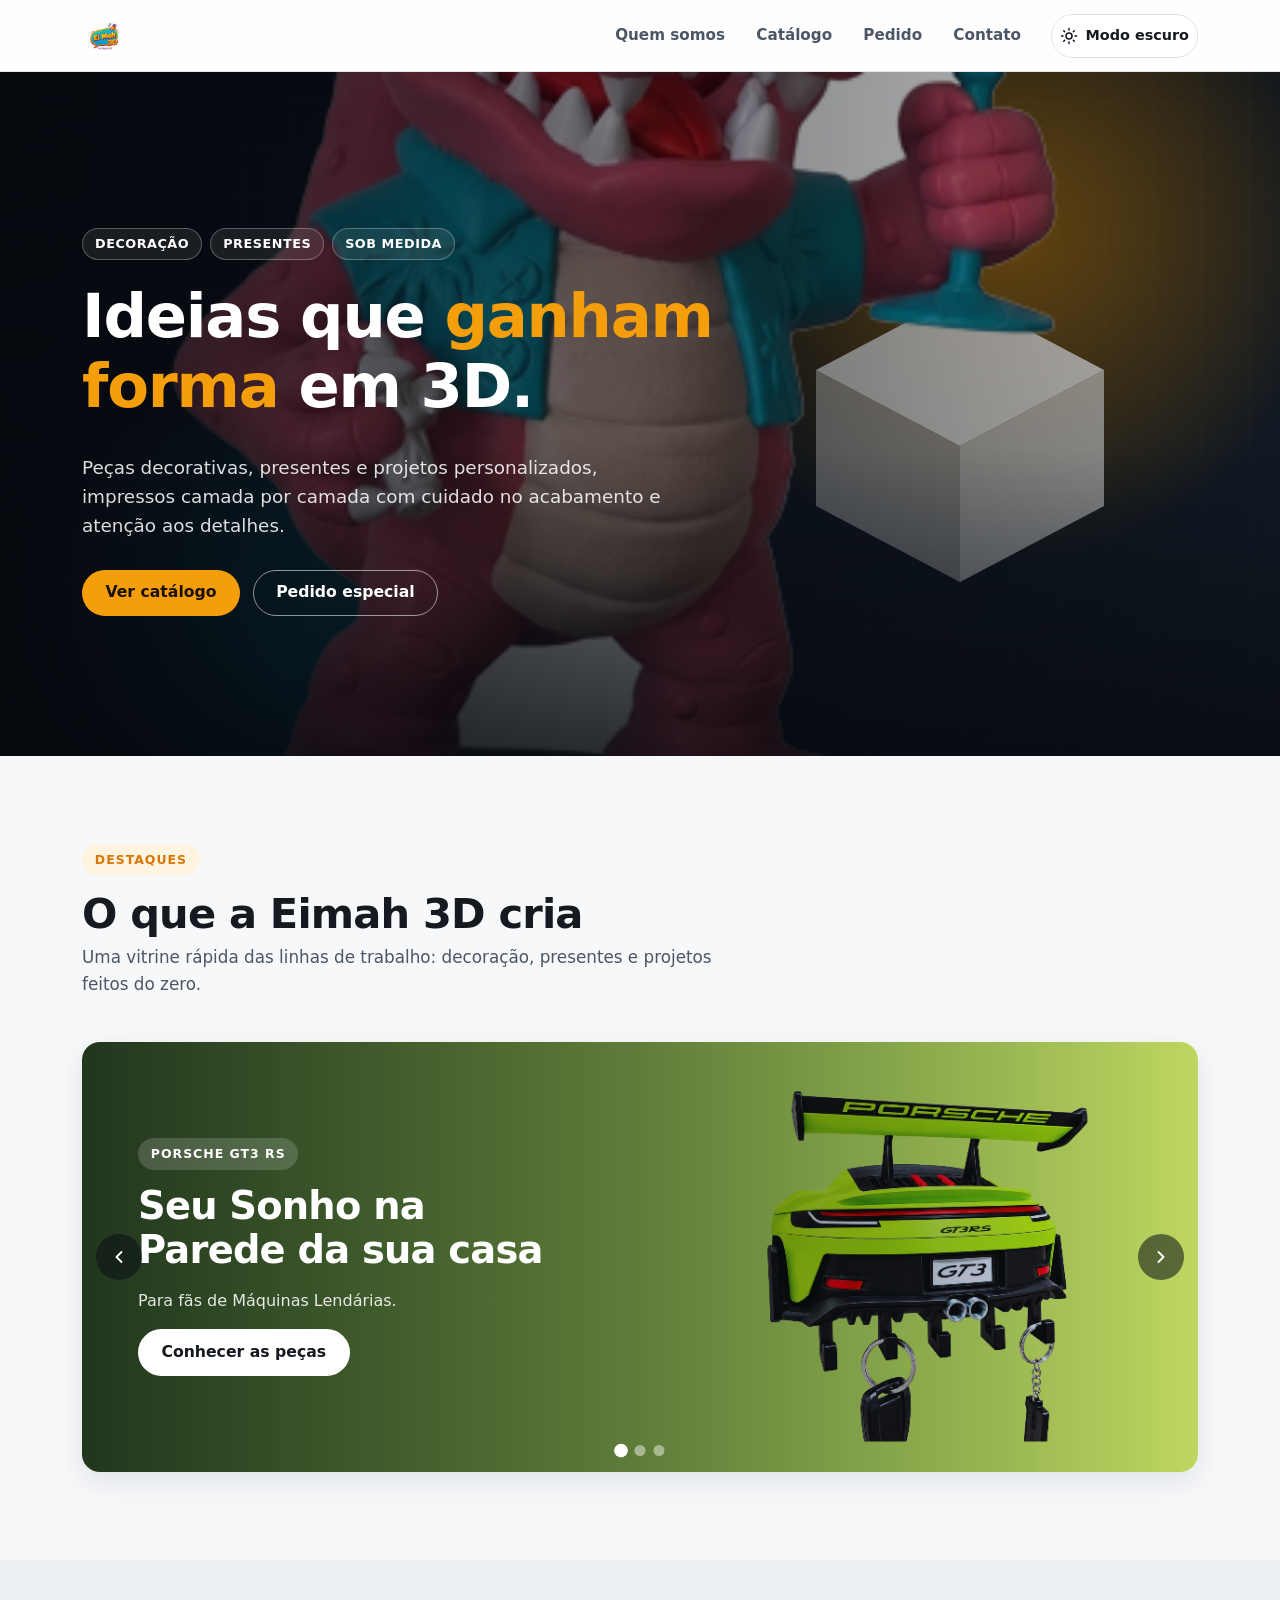
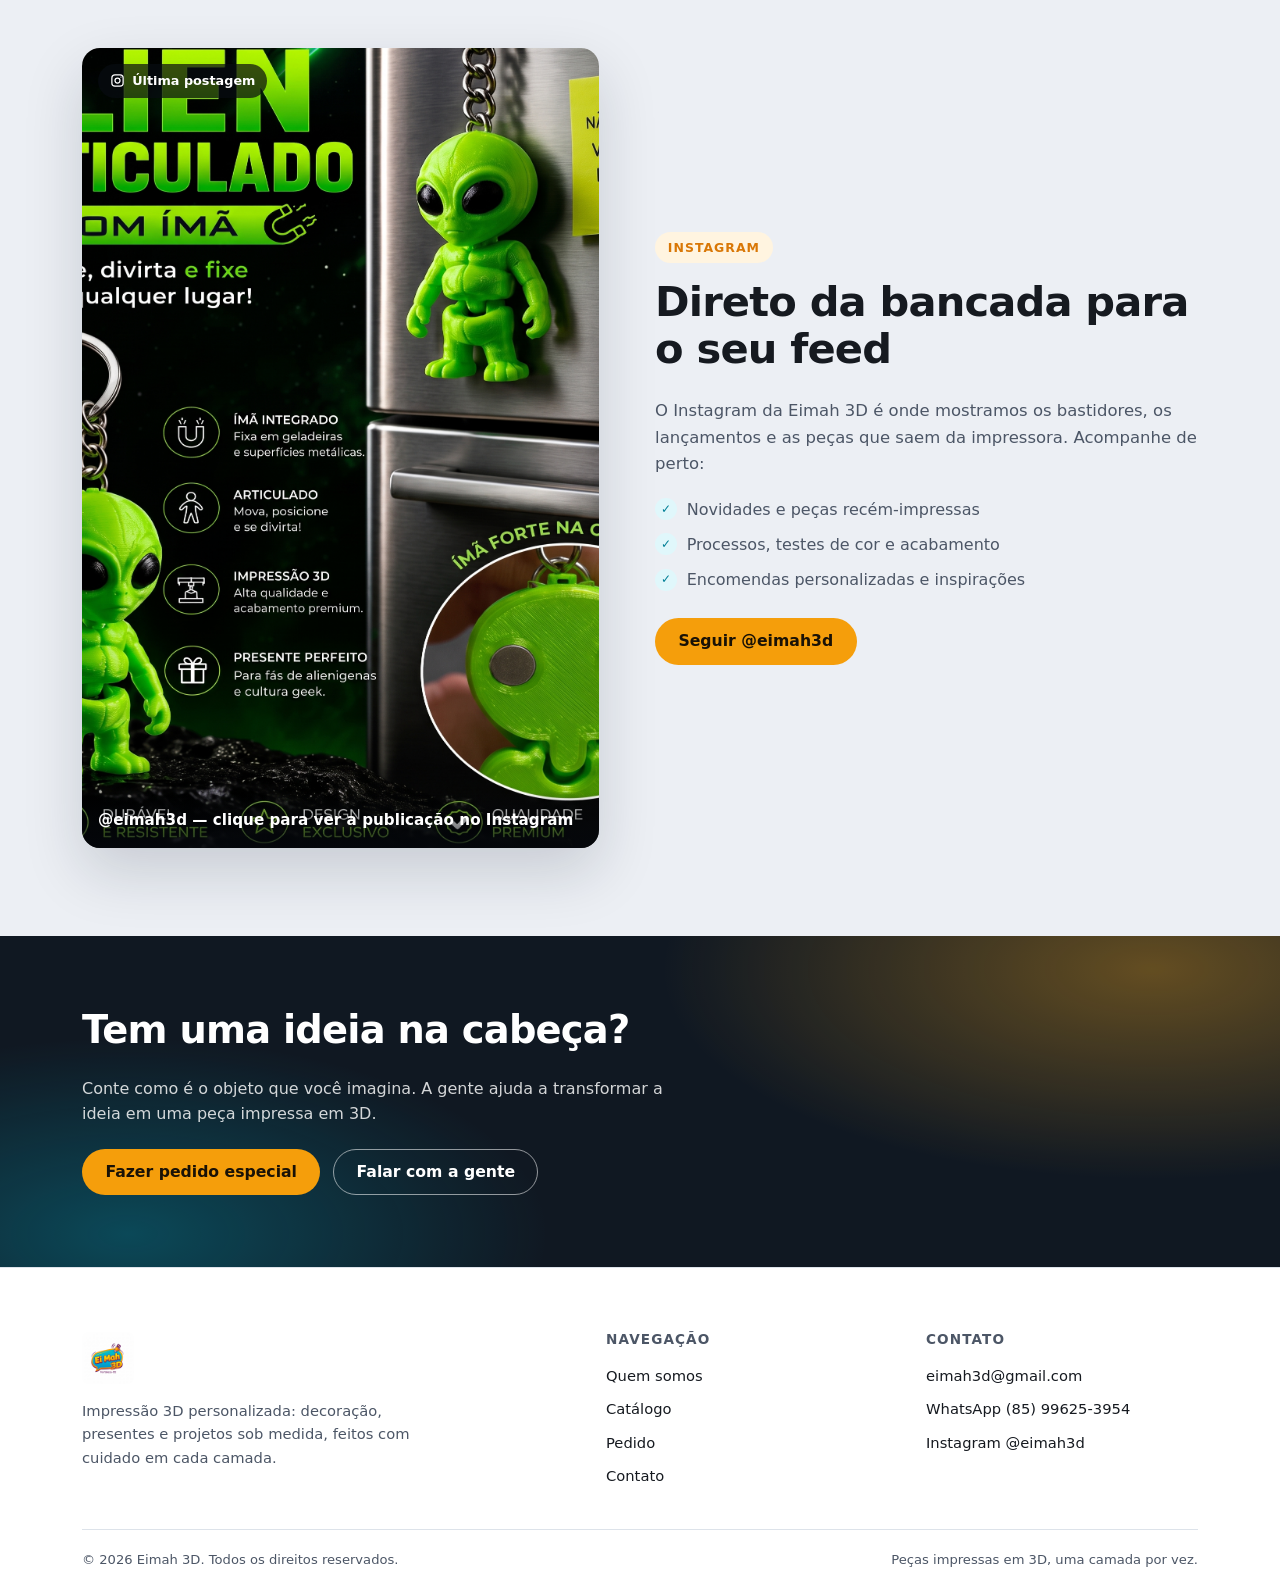
==== commit a0590dfa: "feat(home): use real product photos in hero and carousel" ====
--- a/index.html
+++ b/index.html
@@ -59,7 +59,7 @@
     <section class="hero" aria-labelledby="hero-titulo">
       <div class="hero-media" aria-hidden="true">
         <img src="assets/img/hero-poster.svg" alt="">
-        <video autoplay muted loop playsinline poster="assets/img/hero-poster.svg">
+        <video autoplay muted loop playsinline poster="assets/img/banner_jacare.png">
           <source src="assets/video/hero.mp4" type="video/mp4">
         </video>
       </div>
@@ -93,31 +93,31 @@
           <div class="carousel-viewport">
             <div class="carousel-track" data-carousel-track>
               <article class="slide" role="group" aria-roledescription="slide" aria-label="1 de 3">
-                <img src="assets/img/banner-1.svg" alt="Composição geométrica abstrata em laranja e branco" width="1200" height="600">
+                <img src="assets/img/b_porsche.png" alt="Peça decorativa de parede do Porsche GT3 RS impressa em 3D" width="1200" height="600">
                 <div class="slide-content">
-                  <span class="eyebrow">Linha decoração</span>
-                  <h3>Peças que decoram com personalidade</h3>
-                  <p>Vasos, luminárias e objetos de mesa com design autoral para deixar o ambiente com a sua cara.</p>
+                  <span class="eyebrow">Porsche GT3 RS</span>
+                  <h3>Seu Sonho na Parede da sua casa</h3>
+                  <p>Para fãs de Máquinas Lendárias.</p>
                   <a class="btn btn--light" href="catalogo.html">Conhecer as peças</a>
                 </div>
               </article>
 
               <article class="slide" role="group" aria-roledescription="slide" aria-label="2 de 3">
-                <img src="assets/img/banner-2.svg" alt="Composição geométrica abstrata em azul e branco" width="1200" height="600">
+                <img src="assets/img/b_lixeira.jpg" alt="Lixeira automotiva impressa em 3D para porta-copos" width="1200" height="600">
                 <div class="slide-content">
-                  <span class="eyebrow">Presentes</span>
-                  <h3>Um presente que só existe para alguém</h3>
-                  <p>Personalize nomes, cores e detalhes. Ideal para datas especiais, lembranças e homenagens.</p>
+                  <span class="eyebrow">Lixeira Automotiva</span>
+                  <h3>Organize seu Carro</h3>
+                  <p>Chega de papel jogado no tapete do seu carro!!! lixeira para porta copos, Universal.</p>
                   <a class="btn btn--light" href="pedido.html">Montar meu pedido</a>
                 </div>
               </article>
 
               <article class="slide" role="group" aria-roledescription="slide" aria-label="3 de 3">
-                <img src="assets/img/banner-3.svg" alt="Composição geométrica abstrata em tons escuros e azul" width="1200" height="600">
+                <img src="assets/img/b_raposa.jpg" alt="Raposa articulada impressa em 3D com ímã" width="1200" height="600">
                 <div class="slide-content">
-                  <span class="eyebrow">Sob medida</span>
-                  <h3>Da sua ideia ao arquivo final</h3>
-                  <p>Tem um modelo 3D ou apenas um desenho no papel? A gente conversa, planeja e imprime.</p>
+                  <span class="eyebrow">Raposinha</span>
+                  <h3>Brinquedo Mini Articulado</h3>
+                  <p>A raposinha possui um imã, podendo ser um brinquedo interativo e imã de geladeira.</p>
                   <a class="btn btn--light" href="pedido.html">Enviar arquivo</a>
                 </div>
               </article>
@@ -153,7 +153,7 @@
               </svg>
               Última postagem
             </span>
-            <img src="assets/img/instagram.svg" alt="Prévia da última postagem da Eimah 3D no Instagram" width="800" height="800">
+            <img src="assets/img/b_instagram.jpg" alt="Prévia da última postagem da Eimah 3D no Instagram" width="800" height="800">
             <span class="insta-caption">@eimah3d — clique para ver a publicação no Instagram</span>
           </a>
 
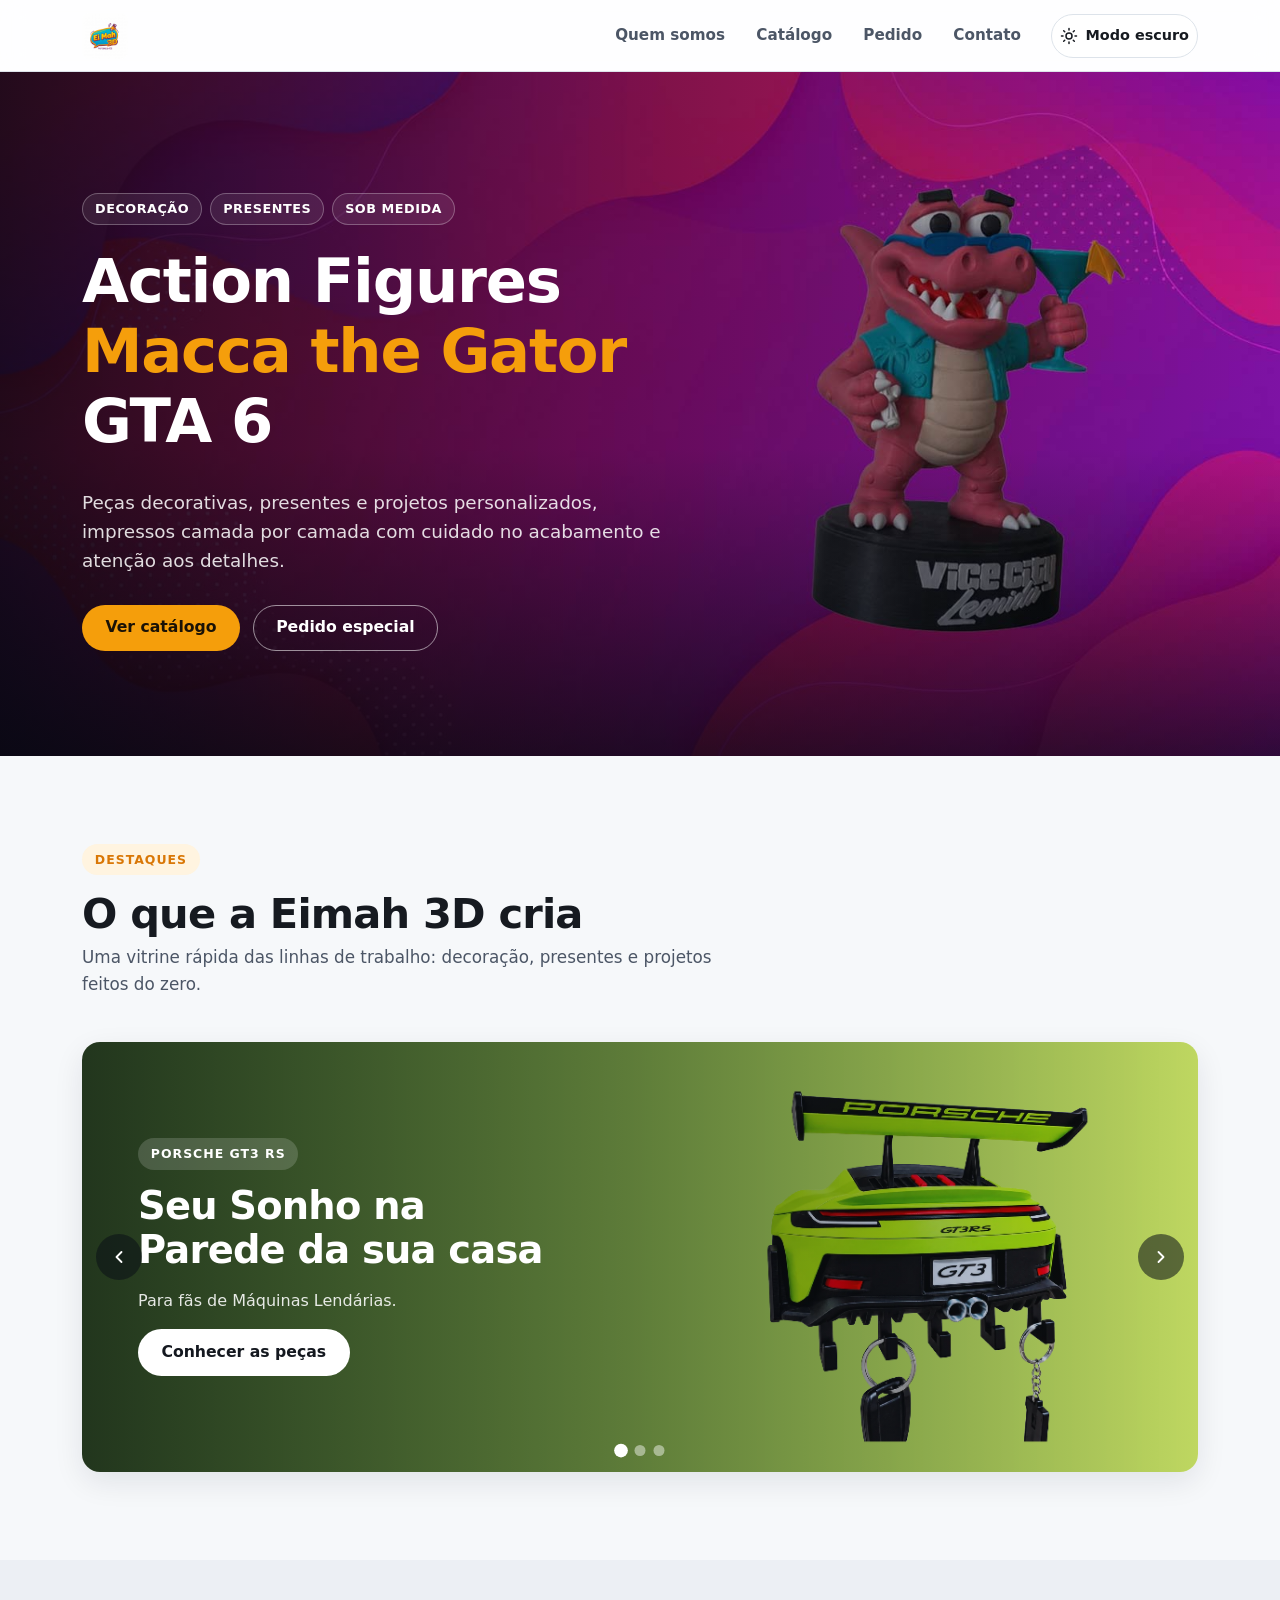
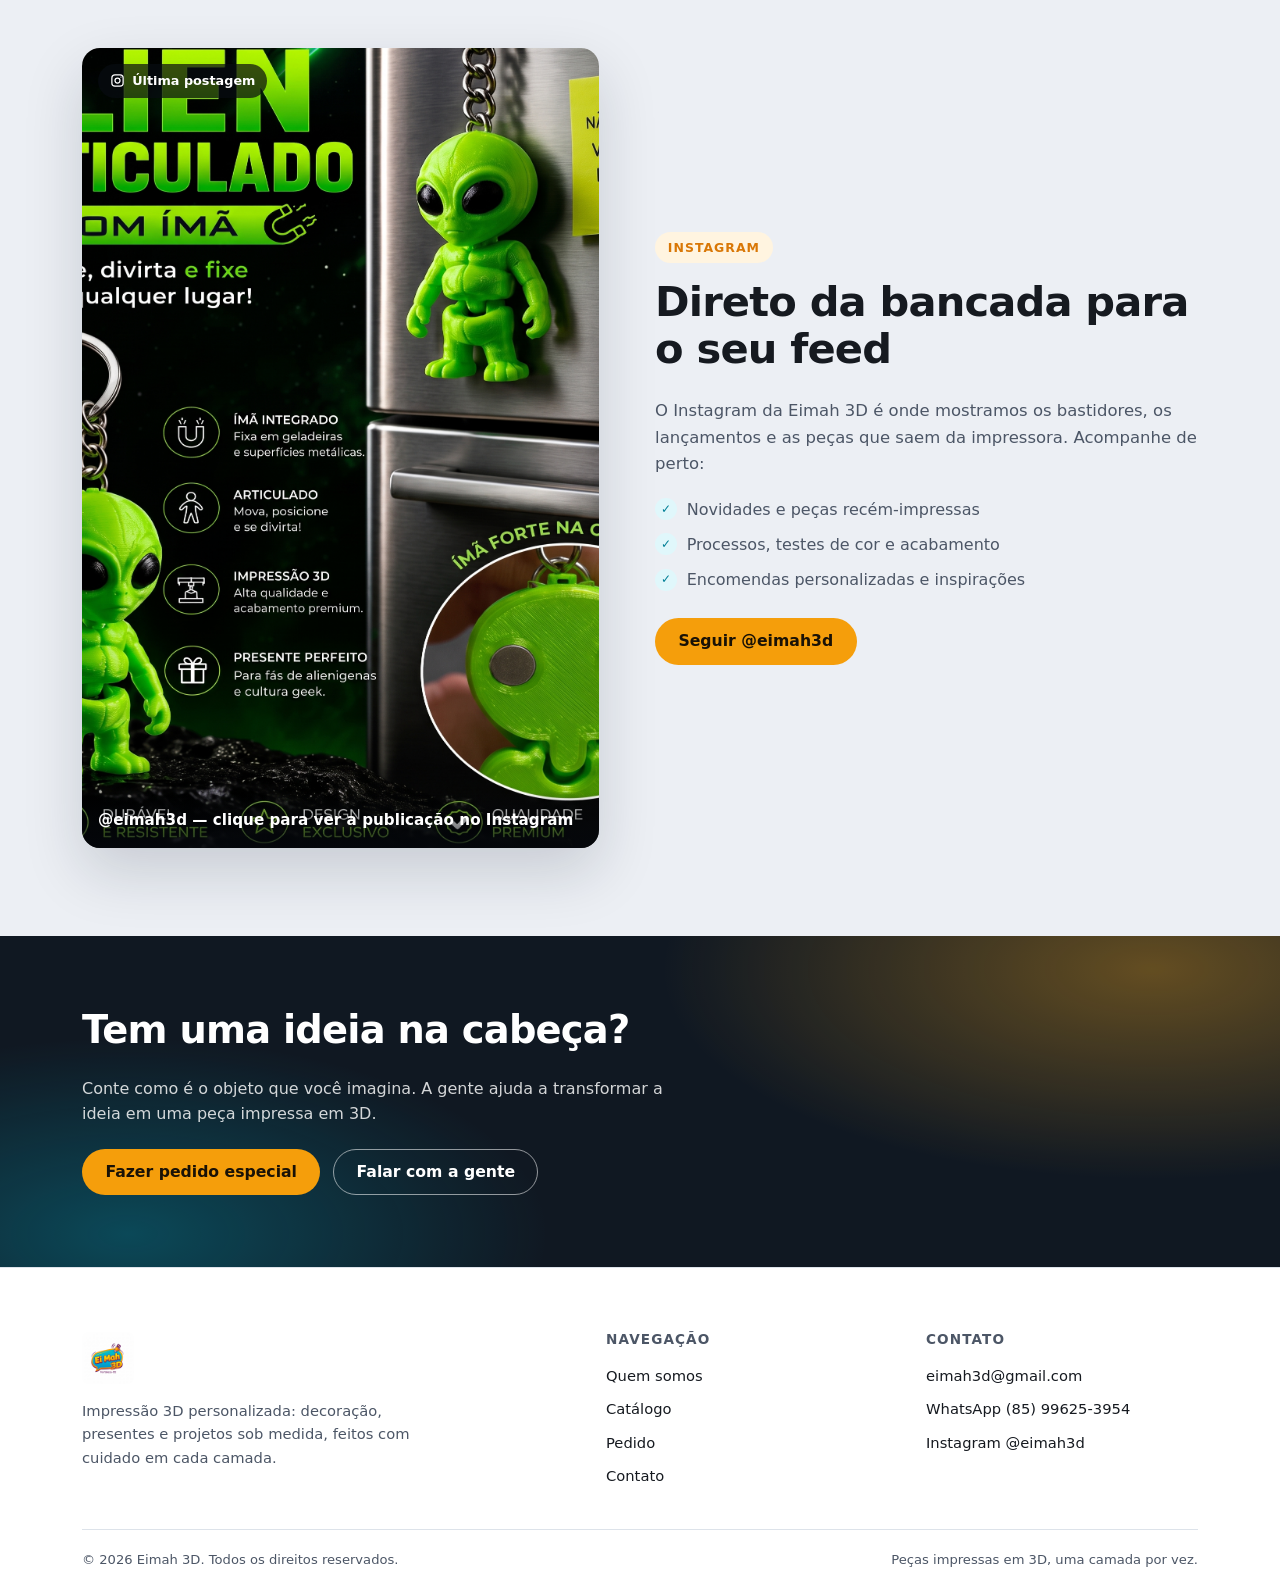
==== commit 2b03d776: "feat(home): update hero with Macca the Gator artwork" ====
--- a/index.html
+++ b/index.html
@@ -59,7 +59,7 @@
     <section class="hero" aria-labelledby="hero-titulo">
       <div class="hero-media" aria-hidden="true">
         <img src="assets/img/hero-poster.svg" alt="">
-        <video autoplay muted loop playsinline poster="assets/img/banner_jacare.png">
+        <video autoplay muted loop playsinline poster="assets/img/b_centralj.jpg">
           <source src="assets/video/hero.mp4" type="video/mp4">
         </video>
       </div>
@@ -71,7 +71,7 @@
             <li>Presentes</li>
             <li>Sob medida</li>
           </ul>
-          <h1 id="hero-titulo">Ideias que <span class="highlight">ganham forma</span> em 3D.</h1>
+          <h1 id="hero-titulo">Action Figures <span class="highlight"> Macca the Gator</span> GTA 6</h1>
           <p>Peças decorativas, presentes e projetos personalizados, impressos camada por camada com cuidado no acabamento e atenção aos detalhes.</p>
           <div class="hero-actions">
             <a class="btn btn--primary" href="catalogo.html">Ver catálogo</a>
